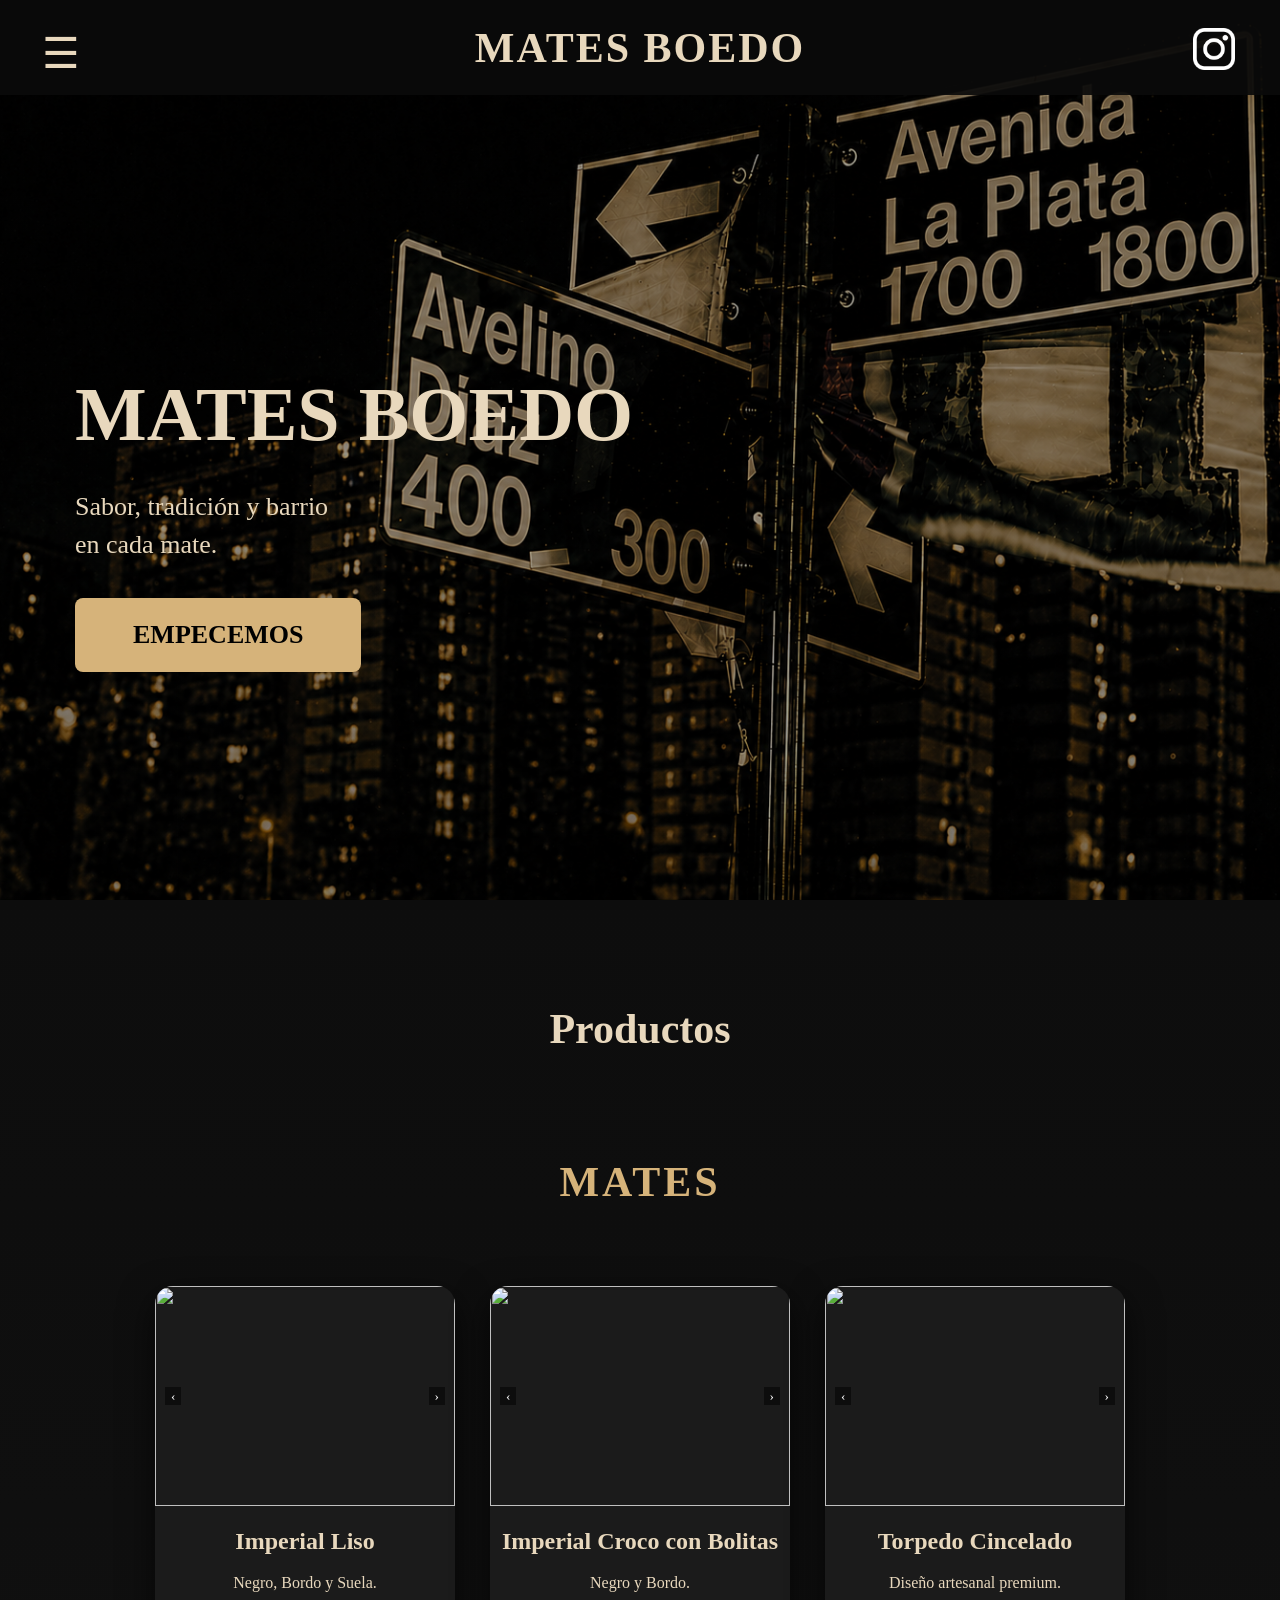
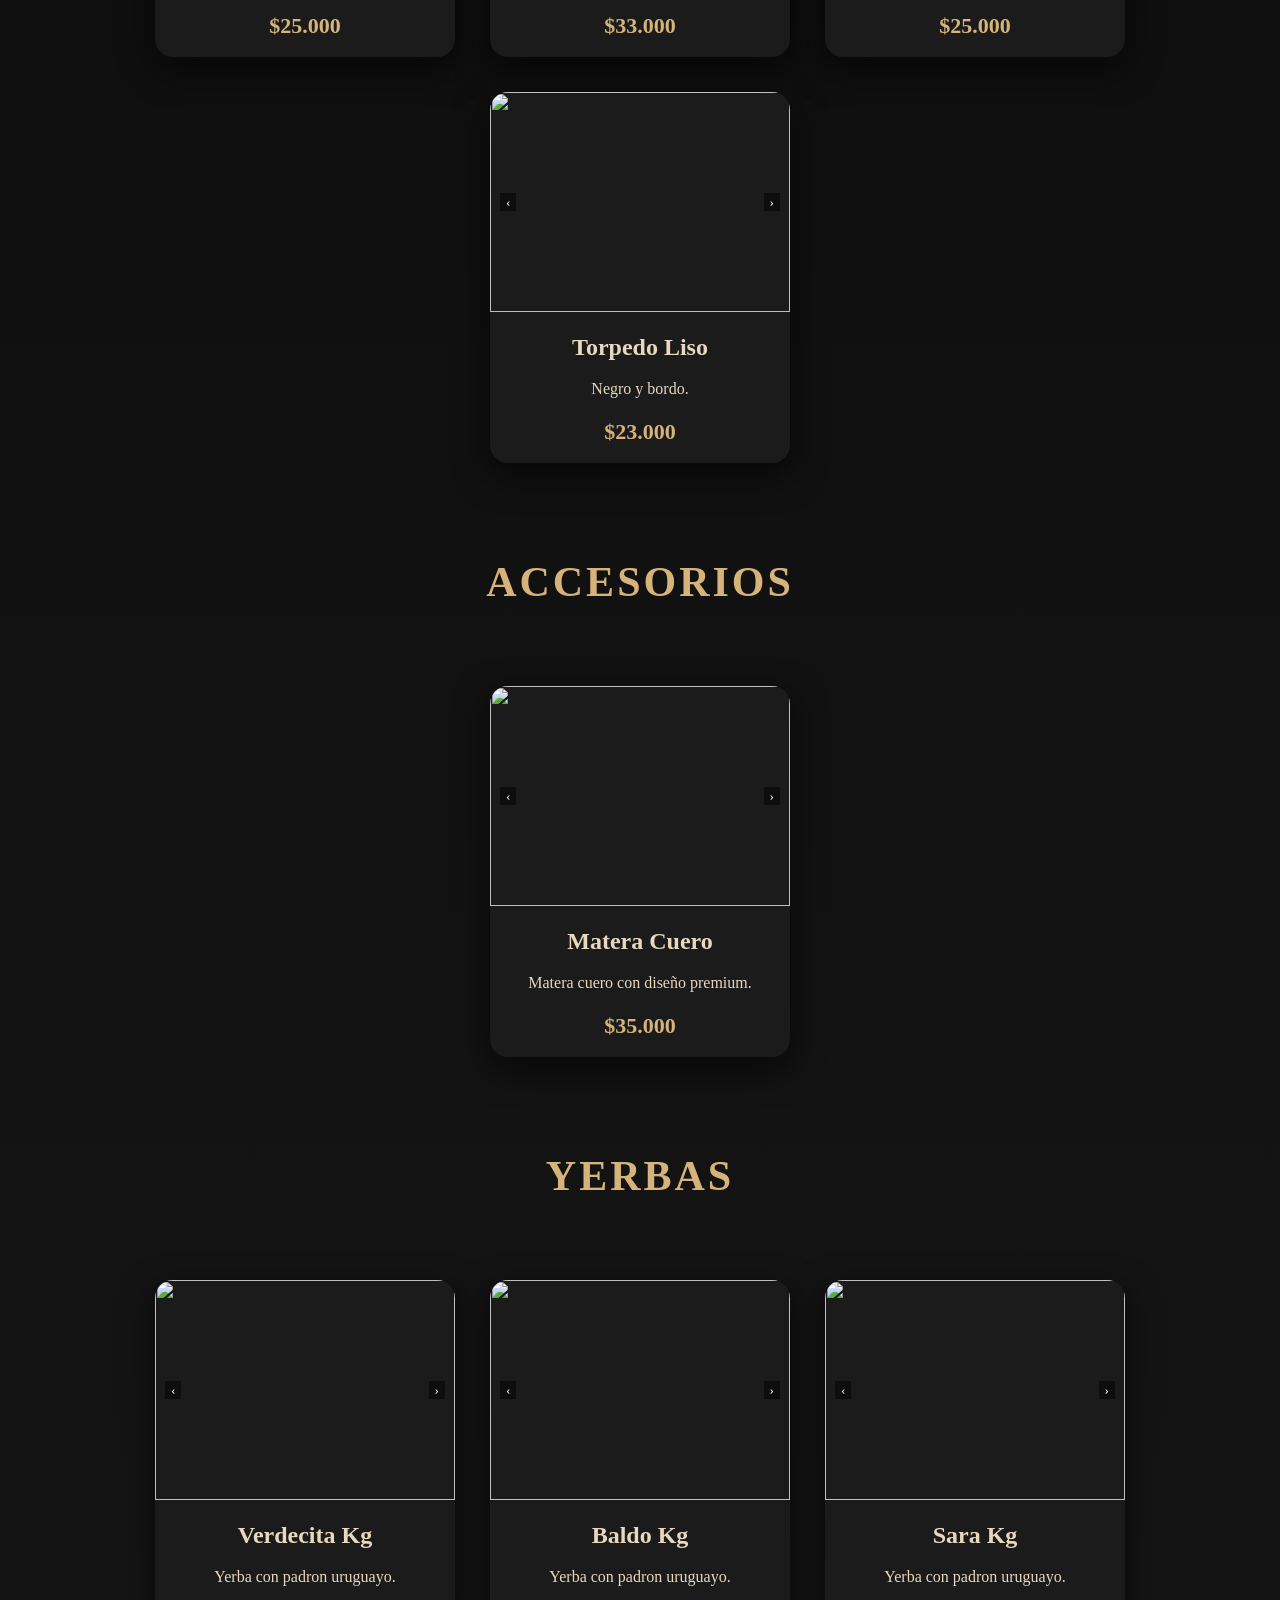
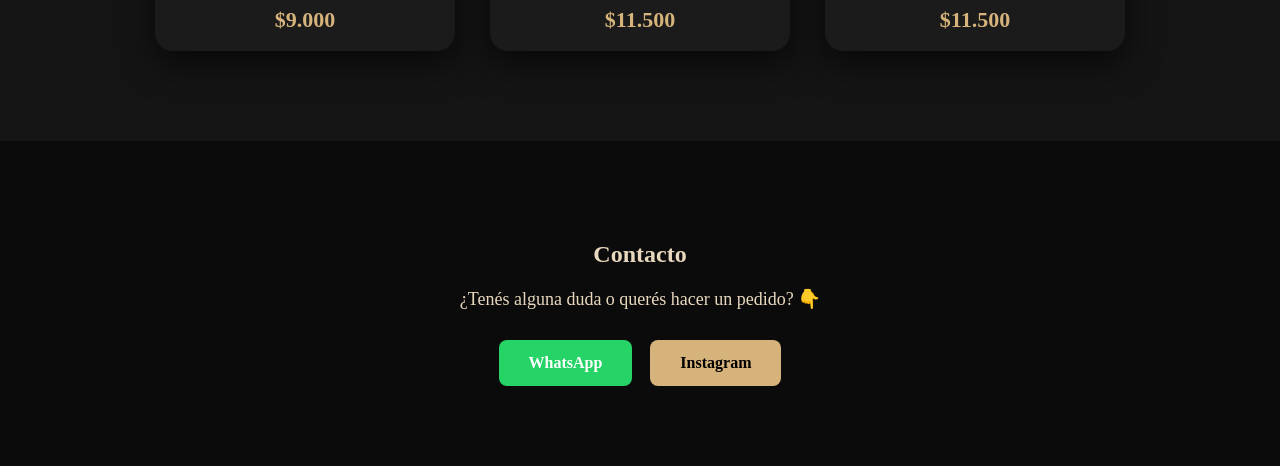
==== index.html @ 33d4c76c "Add files via upload" ====
<!DOCTYPE html>
<html lang="es">
<head>
    <meta charset="UTF-8">
    <meta name="viewport" content="width=device-width, initial-scale=1.0">
    <title>Mates Boedo</title>

    <link rel="icon" href="mates.jpeg">
    <link rel="stylesheet" href="matesboedo.css">

    <link href="https://fonts.googleapis.com/css2?family=Poppins:wght@300;400;600;700&display=swap" rel="stylesheet">
</head>

<body>

    <!-- BOTON MENU -->

    <button class="boton-menu" onclick="abrirMenu()">☰</button>

    <!-- INSTAGRAM -->

    <a href="https://www.instagram.com/mates.boedo?igsh=N3JrY2d3eGM4YXNt"
    target="_blank"
    class="ig">

        <img src="instagram.png" alt="Instagram">

    </a>

    <!-- MENU -->

    
<nav class="menu-lateral" id="menu">
    <button class="cerrar-menu" onclick="cerrarMenu()">X</button>

    <a href="#inicio" onclick="cerrarMenu()">Inicio</a>
    
    <div class="menu-item-desplegable">
        <a href="javascript:void(0)" onclick="toggleSubMenu()" class="enlace-principal">Productos ▾</a>
        <div id="sub-menu-productos" class="sub-menu-oculto">
            <a href="#mates" onclick="cerrarMenu()">Mates</a>
            <a href="#accesorios" onclick="cerrarMenu()">Accesorios</a>
            <a href="#bombillones" onclick="cerrarMenu()">Bombillones</a>
            <a href="#yerbas" onclick="cerrarMenu()">Yerbas</a>
        </div>
    </div>

    <a href="#contacto" onclick="cerrarMenu()">Contacto</a>
</nav>



    <!-- INICIO -->

    <section id="inicio" class="inicio">

        <div class="contenido-inicio">

            <h1>MATES BOEDO</h1>

            <p>
                Sabor, tradición y barrio<br>
                en cada mate.
            </p>

            <a href="#productos" class="btn">EMPECEMOS</a>

        </div>

    </section>

    <!-- PRODUCTOS -->

    <section id="productos" class="productos">

        <h2>Productos</h2>

        
<div class="contenedor-productos">

    <!-- MATES -->

    <h2 id="mates" class="categoria-productos">MATES</h2>

    <div class="producto">
        <a href="producto.html?id=imperial_liso" class="producto-link">
            <div class="slider">
                <img src="./Fotos/imperiallisonegro.jpeg" class="imagen-activa">
                <img src="./Fotos/imperiallisorojo.jpeg">
                <img src="./Fotos/imperiallisosuela.jpeg">

                <button class="prev" type="button">‹</button>
                <button class="next" type="button">›</button>
            </div>

            <h3>Imperial Liso</h3>
            <p>Negro, Bordo y Suela.</p>
            <span>$25.000</span>
        </a>

        
    </div>

    <div class="producto">
        <a href="producto.html?id=imperial_croco" class="producto-link">
            <div class="slider">
                <img src="./Fotos/imperialcrococonbolitas.jpeg" class="imagen-activa">
                
            

                <button class="prev" type="button">‹</button>
                <button class="next" type="button">›</button>
            </div>

            <h3>Imperial Croco con Bolitas</h3>
            <p>Negro y Bordo.</p>
            <span>$33.000</span>
        </a>

       
    </div>

    <div class="producto">
        <a href="producto.html?id=torpedo_cincelado" class="producto-link">
            <div class="slider">
                <img src="./Fotos/torpedocincelado.jpeg" class="imagen-activa">
               

                <button class="prev" type="button">‹</button>
                <button class="next" type="button">›</button>
            </div>

            <h3>Torpedo Cincelado</h3>
            <p>Diseño artesanal premium.</p>
            <span>$25.000</span>
        </a>

        
    </div>

    

    <div class="producto">
        <a href="producto.html?id=torpedo_liso" class="producto-link">
            <div class="slider">
                <img src="./Fotos/torpedoliso.jpeg" class="imagen-activa">
            
            

                <button class="prev" type="button">‹</button>
                <button class="next" type="button">›</button>
            </div>

            <h3>Torpedo Liso</h3>
            <p>Negro y bordo.</p>
            <span>$23.000</span>
        </a>

      
    </div>

    <!-- ACCESORIOS -->
    
    <h2 id="accesorios" class="categoria-productos">ACCESORIOS</h2>


    <div class="producto">
        <a href="producto.html?id=matera_cuero" class="producto-link">
            <div class="slider">
                <img src="./Fotos/materadecuero.jpeg" class="imagen-activa">
        

                <button class="prev" type="button">‹</button>
                <button class="next" type="button">›</button>
            </div>

            <h3>Matera Cuero</h3>
            <p>Matera cuero con diseño premium.</p>
            <span>$35.000</span>
        </a>

        
    </div>

    <!-- YERBAS -->

    <h2 id="yerbas" class="categoria-productos">YERBAS</h2>

    <div class="producto">
        <a href="producto.html?id=verdecita" class="producto-link">
            <div class="slider">
                <img src="./Fotos/verdecitakg.jpeg" class="imagen-activa">
                
                <button class="prev" type="button">‹</button>
                <button class="next" type="button">›</button>
            </div>

            <h3>Verdecita Kg</h3>
            <p>Yerba con padron uruguayo.</p>
            <span>$9.000</span>
        </a>

       
    </div>


<div class="producto">
        <a href="producto.html?id=Baldo_kg" class="producto-link">
            <div class="slider">
                <img src="./Fotos/baldokg.jpeg" class="imagen-activa">
                
                <button class="prev" type="button">‹</button>
                <button class="next" type="button">›</button>
            </div>

            <h3>Baldo Kg</h3>
            <p>Yerba con padron uruguayo.</p>
            <span>$11.500</span>
        </a>

       
    </div>
<div class="producto">
        <a href="producto.html?id=sara_kg" class="producto-link">
            <div class="slider">
                <img src="./Fotos/Sarakg.jpeg" class="imagen-activa">
                
                <button class="prev" type="button">‹</button>
                <button class="next" type="button">›</button>
            </div>

            <h3>Sara Kg</h3>
            <p>Yerba con padron uruguayo.</p>
            <span>$11.500</span>
        </a>

        
    </div>

     </section>
    

    <!-- CONTACTO -->

    <section id="contacto" class="contacto">

        <h2>Contacto</h2>

        <p class="texto-contacto">
            ¿Tenés alguna duda o querés hacer un pedido? 👇
        </p>

        <div class="contacto-botones">

            <a href="https://wa.me/5491150371281?text=Hola%20me%20interesa%20un%20mate"
            target="_blank"
            class="btn-wsp">

                WhatsApp

            </a>

            <a href="https://www.instagram.com/santi.alempartee?igsh=MXRkczBudm8xOWk5Ng=="
            target="_blank"
            class="btn-ig">

                Instagram

            </a>

        </div>

    </section>

    <script src="matesboedo.js"></script>

</body>
</html>
---- matesboedo.css ----
/* ===================== */
/* CONFIGURACIÓN GENERAL */
/* ===================== */

:root {
    --fondo: #0d0d0d;   /* color de fondo principal */
    --card: #1b1b1b;    /* color de tarjetas */
    --dorado: #d6b37a;  /* color principal */
    --texto: #e8d8bd;   /* color del texto */
    --blanco: #ffffff;  /* blanco */
    
}

* {
    box-sizing: border-box; /* evita que el tamaño se rompa */
    font-family: Georgia, 'Times New Roman', Times, serif;
}

body {
    margin: 0; /* elimina margen del navegador */
    font-family: Arial, sans-serif; /* fuente */
    background-color: var(--fondo); /* fondo */
    color: var(--texto); /* color texto */
}


/* ===================== */
/* BOTÓN MENÚ */
/* ===================== */

.boton-menu {
    position: fixed; /* queda fijo en pantalla */
    top: 28px; /* distancia desde arriba */
    left: 36px; /* distancia desde la izquierda */
    background: none; /* sin fondo */
    border: none; /* sin borde */
    color: var(--texto); /* color */
    font-size: 42px; /* tamaño */
    cursor: pointer; /* manito */
    z-index: 10; /* capa */
}


/* ===================== */
/* ICONO INSTAGRAM */
/* ===================== */

.ig {
    position: fixed; /* fijo */
    top: 28px;
    right: 45px;
    z-index: 10;
}

.ig img {
    width: 42px;
    height: 42px;
    display: block;
    filter: brightness(0) invert(1); /* lo hace blanco */
}


/* ===================== */
/* MENÚ LATERAL */
/* ===================== */

.menu-lateral {
    position: fixed;
    top: 0;
    left: -250px; /* oculto fuera de pantalla */

    width: 250px;
    height: 100vh; /* alto total pantalla */

    background-color: #111;

    display: flex;
    flex-direction: column; /* elementos uno debajo del otro */

    padding-top: 70px;

    transition: left 0.3s; /* animación */
    z-index: 20;
}

.menu-lateral.abierto {
    left: 0; /* aparece */
}

.menu-lateral a {
    color: white;
    text-decoration: none; /* sin subrayado */
    font-size: 20px;
    padding: 15px;
}

.menu-lateral a:hover {
    background-color: #333; /* efecto al pasar mouse */
}

.cerrar-menu {
    position: absolute; /* se ubica dentro del menú */
    top: 15px;
    right: 15px;

    background: none;
    border: none;
    color: white;
    font-size: 25px;
    cursor: pointer;
}


/* ===================== */
/* SECCIÓN INICIO */
/* ===================== */

.inicio {
    min-height: 100vh; /*como minimo ocupa toda la pantalla,osea que puede agrandar, y se va agrandando en cuanto mas productos le pones */

    font-family: Georgia, 'Times New Roman', Times, serif;

    background-image: 
        linear-gradient(rgba(0,0,0,0.35), rgba(0,0,0,0.35)), /* capa oscura */
        url("fondo.png"); /* imagen */

    background-size: cover; /* cubre todo */
    background-position: 80% center; /* posición imagen */
    background-repeat: no-repeat; /* no se repite */

    position: relative; /* referencia para before */

    display: flex;
    align-items: center; /* centra vertical */
}


/* ===================== */
/* BARRA SUPERIOR */
/* ===================== */

.inicio::before {
    content: "MATES BOEDO"; /* texto generado por CSS */

    position: absolute; /* se posiciona dentro de inicio */
    top: 0;
    left: 0;

    width: 100%;
    height: 95px;

    background-color: rgba(10, 10, 10, 0.92);

    color: var(--texto);
    font-size: 42px;
    font-weight: bold;
    letter-spacing: 2px;

    display: flex;
    align-items: center;
    justify-content: center; /* centra texto */
}


/* ===================== */
/* TEXTO INICIO */
/* ===================== */

.contenido-inicio {
    margin-left: 75px;
    margin-top: 80px;

    text-align: left;

    position: relative;
    z-index: 2; /* queda arriba del before */
}

.contenido-inicio h1 {
    font-size: 76px;
    margin-bottom: 30px;
}

.contenido-inicio p {
    font-size: 26px;
    line-height: 1.45;
    margin-bottom: 35px;
}


/* ===================== */
/* BOTONES */
/* ===================== */

.btn,
.boton-comprar,
input[type="submit"] {
    display: inline-block; /* se comporta como bloque en línea */
    background-color: var(--dorado);
    color: black;
    text-decoration: none;
    border: none;
    border-radius: 8px;
    padding: 16px 38px;
    font-size: 20px;
    font-weight: bold;
    cursor: pointer;
}

.btn {
    font-size: 26px;
    padding: 22px 58px;
}

.btn:hover,
.boton-comprar:hover,
input[type="submit"]:hover {
    transform: scale(1.04); /* efecto agrandar */
}


/* ===================== */
/* PRODUCTOS */
/* ===================== */

.productos {
    padding: 70px 40px 90px; /* espacio interno */
    background: linear-gradient(180deg, #0d0d0d, #151515); /* degradado */
    text-align: center;
}

.productos h2 {
    font-size: 42px;
    margin-bottom: 45px;
}

.contenedor-productos {
    display: flex; /* activa flexbox */
    justify-content: center; /* centra */
    gap: 35px; /* espacio entre productos */
    flex-wrap: wrap; /* baja a otra fila si no entra */
}

.producto {
    width: 300px;
    background-color: var(--card);
    border-radius: 18px;
    overflow: hidden; /* oculta lo que sobra */

    box-shadow: 0 12px 35px rgba(0,0,0,0.65);
}

.producto:hover {
    transform: translateY(-8px); /* se levanta */
}

.producto img {
    width: 100%;
    height: 230px;
    object-fit: cover; /* no se deforma */
}

.producto h3 {
    font-size: 24px;
    margin: 22px 0 10px;
}

.producto p {
    font-size: 16px;
    padding: 0 22px;
    line-height: 1.5;
}

.producto span {
    display: block;
    margin: 18px 0;
    font-size: 22px;
    font-weight: bold;
    color: var(--dorado);
}


/* ===================== */
/* SLIDER */
/* ===================== */

.slider {
    position: relative; /* referencia para botones */
    width: 100%;
    height: 220px;
    overflow: hidden; /* oculta imágenes */
}

.slider img {
    width: 100%;
    height: 100%;
    object-fit: cover;
    display: none; /* oculta todas */
}

.slider img.imagen-activa {
    display: block; /* muestra solo una */
}

.slider button {
    position: absolute; /* dentro del slider */
    top: 50%;
    transform: translateY(-50%); /* centra vertical */

    background: rgba(0,0,0,0.5);
    color: white;

    border: none;
    cursor: pointer;
}

.prev {
    left: 10px; /* botón izquierda */
}

.next {
    right: 10px; /* botón derecha */
}


/* ===================== */
/* CONTACTO */
/* ===================== */

.contacto {
    padding: 80px 40px;
    background-color: #0b0b0b;
    text-align: center;
}

.contacto-botones {
    display: flex;
    justify-content: center;
    gap: 18px;
    flex-wrap: wrap;
}
.texto-contacto {
    font-size: 18px;
    margin-bottom: 30px;
}

.btn-wsp,
.btn-ig {
    display: inline-block;
    text-decoration: none;
    border-radius: 8px;
    padding: 14px 30px;
    font-weight: bold;
}

.btn-wsp {
    background-color: #25D366;
    color: white;
}

.btn-ig {
    background-color: var(--dorado);
    color: black;
}

.btn-wsp:hover,
.btn-ig:hover {
    transform: scale(1.04);
}


/* ===================== */
/* RESPONSIVE */
/* ===================== */

@media (max-width: 768px) {

    .contenido-inicio {
        margin-left: 30px;
        margin-right: 30px;
    }

    .contenido-inicio h1 {
        font-size: 46px;
    }

    .contenido-inicio p {
        font-size: 20px;
    }

    .inicio::before {
        font-size: 30px;
    }

    .producto {
        width: 90%; /* productos más grandes en celular */
    }
}
.producto-link {
    text-decoration: none;
    color: inherit;
    display: block;
}

.pagina-producto {
    min-height: 100vh;
    padding: 130px 40px 80px;
    background: linear-gradient(180deg, #0d0d0d, #151515);
}

.detalle-producto {
    max-width: 1100px;
    margin: 0 auto;
    display: flex;
    gap: 50px;
    align-items: flex-start;
}

.galeria-producto {
    width: 50%;
}

.imagen-principal {
    width: 100%;
    height: 430px;
    object-fit: cover;
    border-radius: 18px;
    background-color: #333;
}

.miniaturas {
    display: flex;
    gap: 12px;
    margin-top: 15px;
    flex-wrap: wrap;
}

.miniaturas img {
    width: 90px;
    height: 90px;
    object-fit: cover;
    border-radius: 10px;
    cursor: pointer;
    border: 2px solid transparent;
}

.miniaturas img:hover {
    border-color: var(--dorado);
}

.info-producto {
    width: 50%;
}

.info-producto h1 {
    font-size: 42px;
    margin-bottom: 20px;
}

.info-producto p {
    font-size: 20px;
    line-height: 1.6;
    margin-bottom: 25px;
}

.info-producto span {
    display: block;
    font-size: 30px;
    font-weight: bold;
    color: var(--dorado);
    margin-bottom: 30px;
}

@media (max-width: 768px) {
    .detalle-producto {
        flex-direction: column;
    }

    .galeria-producto,
    .info-producto {
        width: 100%;
    }

    .imagen-principal {
        height: 320px;
    }
}
/* Estilos para el submenú lateral */
.menu-seccion {
    display: flex;
    flex-direction: column;
    margin-top: 10px;
}

.menu-titulo {
    color: var(--dorado); /* Resalta en dorado */
    font-size: 14px;
    font-weight: bold;
    letter-spacing: 2px;
    padding: 10px 15px;
    text-align: center; /* Centra el título como pediste */
    border-bottom: 1px solid #333;
    margin-bottom: 5px;
}

.sub-menu {
    display: flex;
    flex-direction: column;
    background-color: #1a1a1a; /* Un fondo ligeramente distinto para agrupar */
}

.sub-menu a {
    padding-left: 35px !important; /* Sangría a la derecha para que parezca subcategoría */
    font-size: 17px !important;    /* Un poco más chica que los links principales */
    color: #ccc !important;        /* Color más suave */
}

.sub-menu a:hover {
    color: var(--blanco) !important;
    background-color: #222 !important;
}

.categoria-productos {
    
    font-size: 36px;
    font-weight: 700;
    color: var(--dorado);
    text-align: center; /* Centrado */
    margin: 60px 0 30px;
    width: 100%; /* Asegura que ocupe todo el ancho para centrar bien */
    text-transform: uppercase;
    letter-spacing: 3px;
}

.sub-menu-oculto {
    max-height: 0;
    overflow: hidden;
    transition: max-height 0.4s ease;
    background-color: transparent; /* Quitamos el fondo gris que molesta */
    display: flex;
    flex-direction: column;
}

.sub-menu-oculto.mostrar {
    max-height: 500px;
    margin-bottom: 10px; /* Despeja el botón de Contacto cuando se abre */
}

/* Links individuales de Mates, Accesorios, etc. */
.sub-menu-oculto a {
    padding: 12px 0 12px 45px !important; /* Más espacio vertical entre ellos */
    font-size: 17px !important;
    color: #b5b5b5 !important; /* Color grisáceo para que resalten menos que el principal */
    transition: all 0.3s ease;
    border-left: 2px solid transparent; /* Preparado para el efecto hover */
}

/* Efecto al pasar el mouse por las subcategorías */
.sub-menu-oculto a:hover {
    color: var(--dorado) !important;
    background-color: rgba(214, 179, 122, 0.05) !important; /* Un brillo dorado muy sutil */
    border-left: 2px solid var(--dorado); /* Una línea finita al costado */
    padding-left: 50px !important; /* Pequeño movimiento a la derecha */
}

/* Estilo para el botón "Productos" principal para que respire */
.menu-item-desplegable {
    border-bottom: 1px solid rgba(255,255,255,0.05);
    margin-bottom: 5px;
}
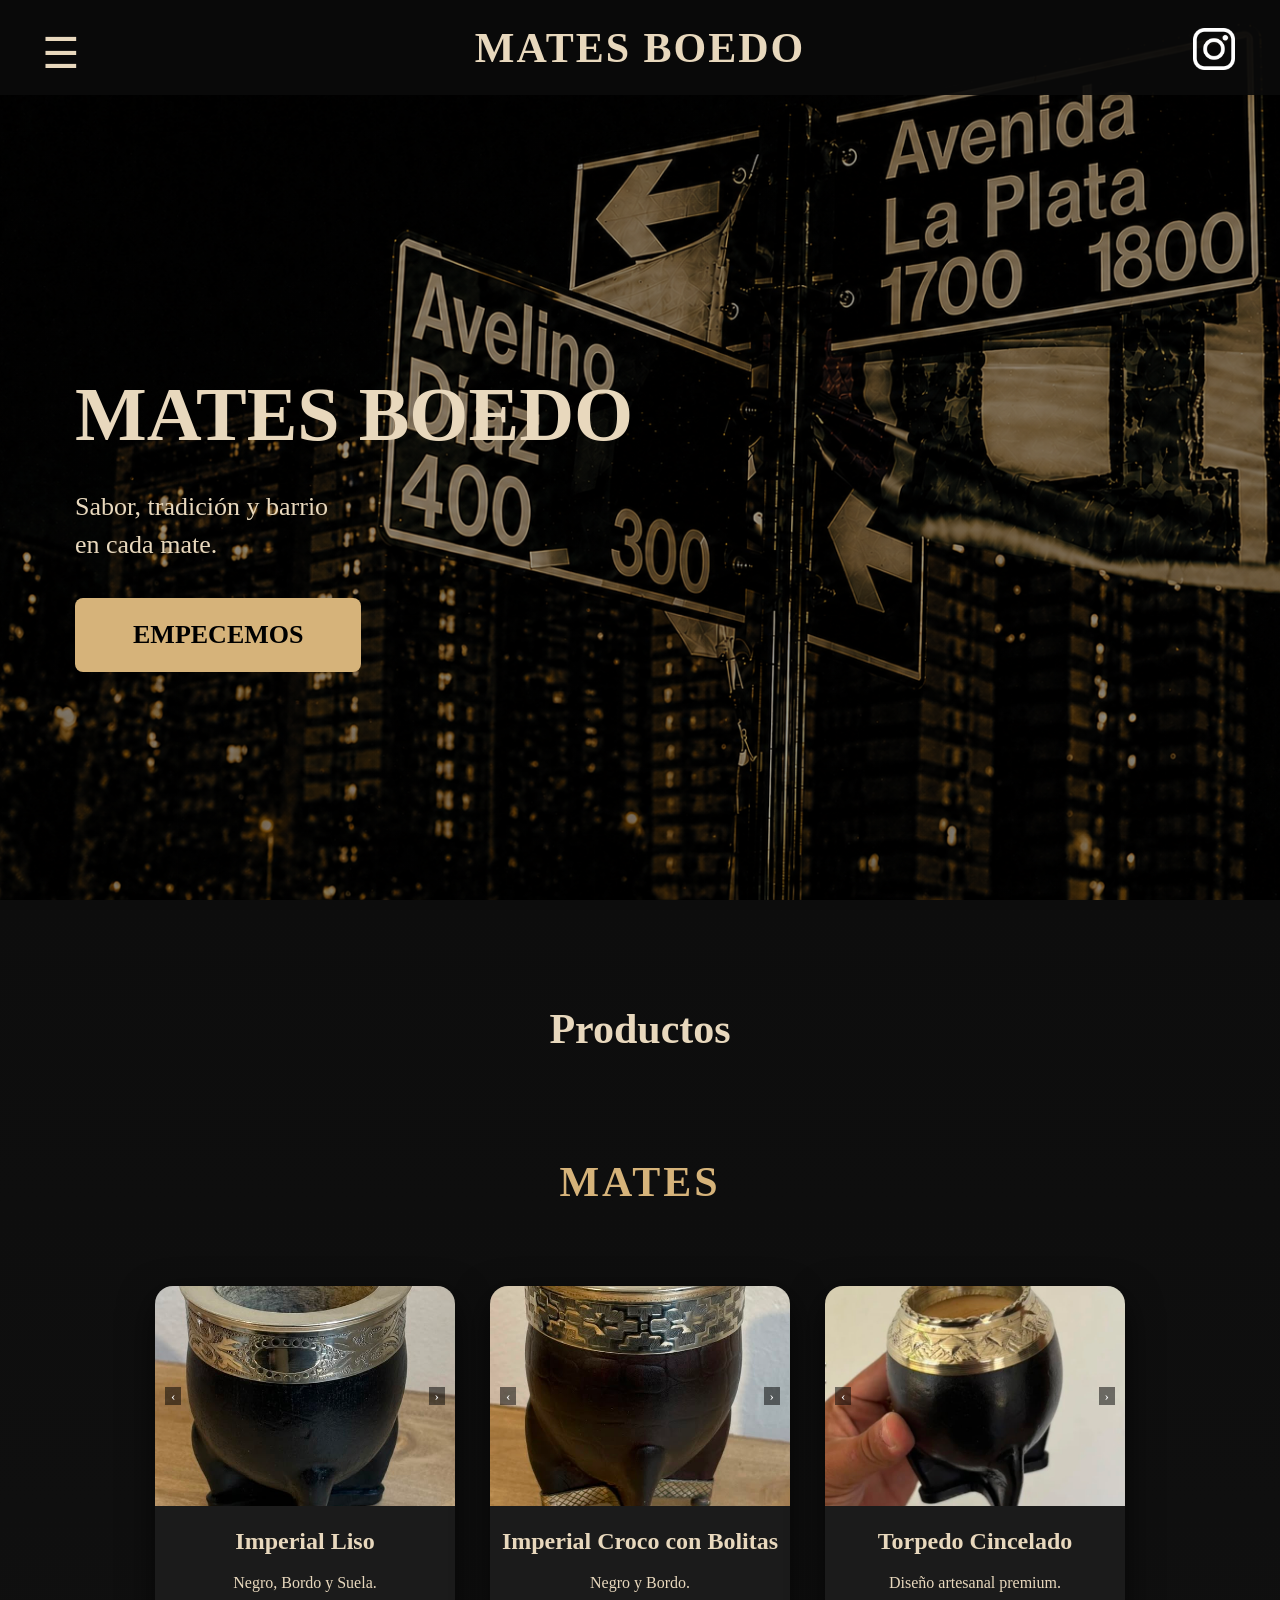
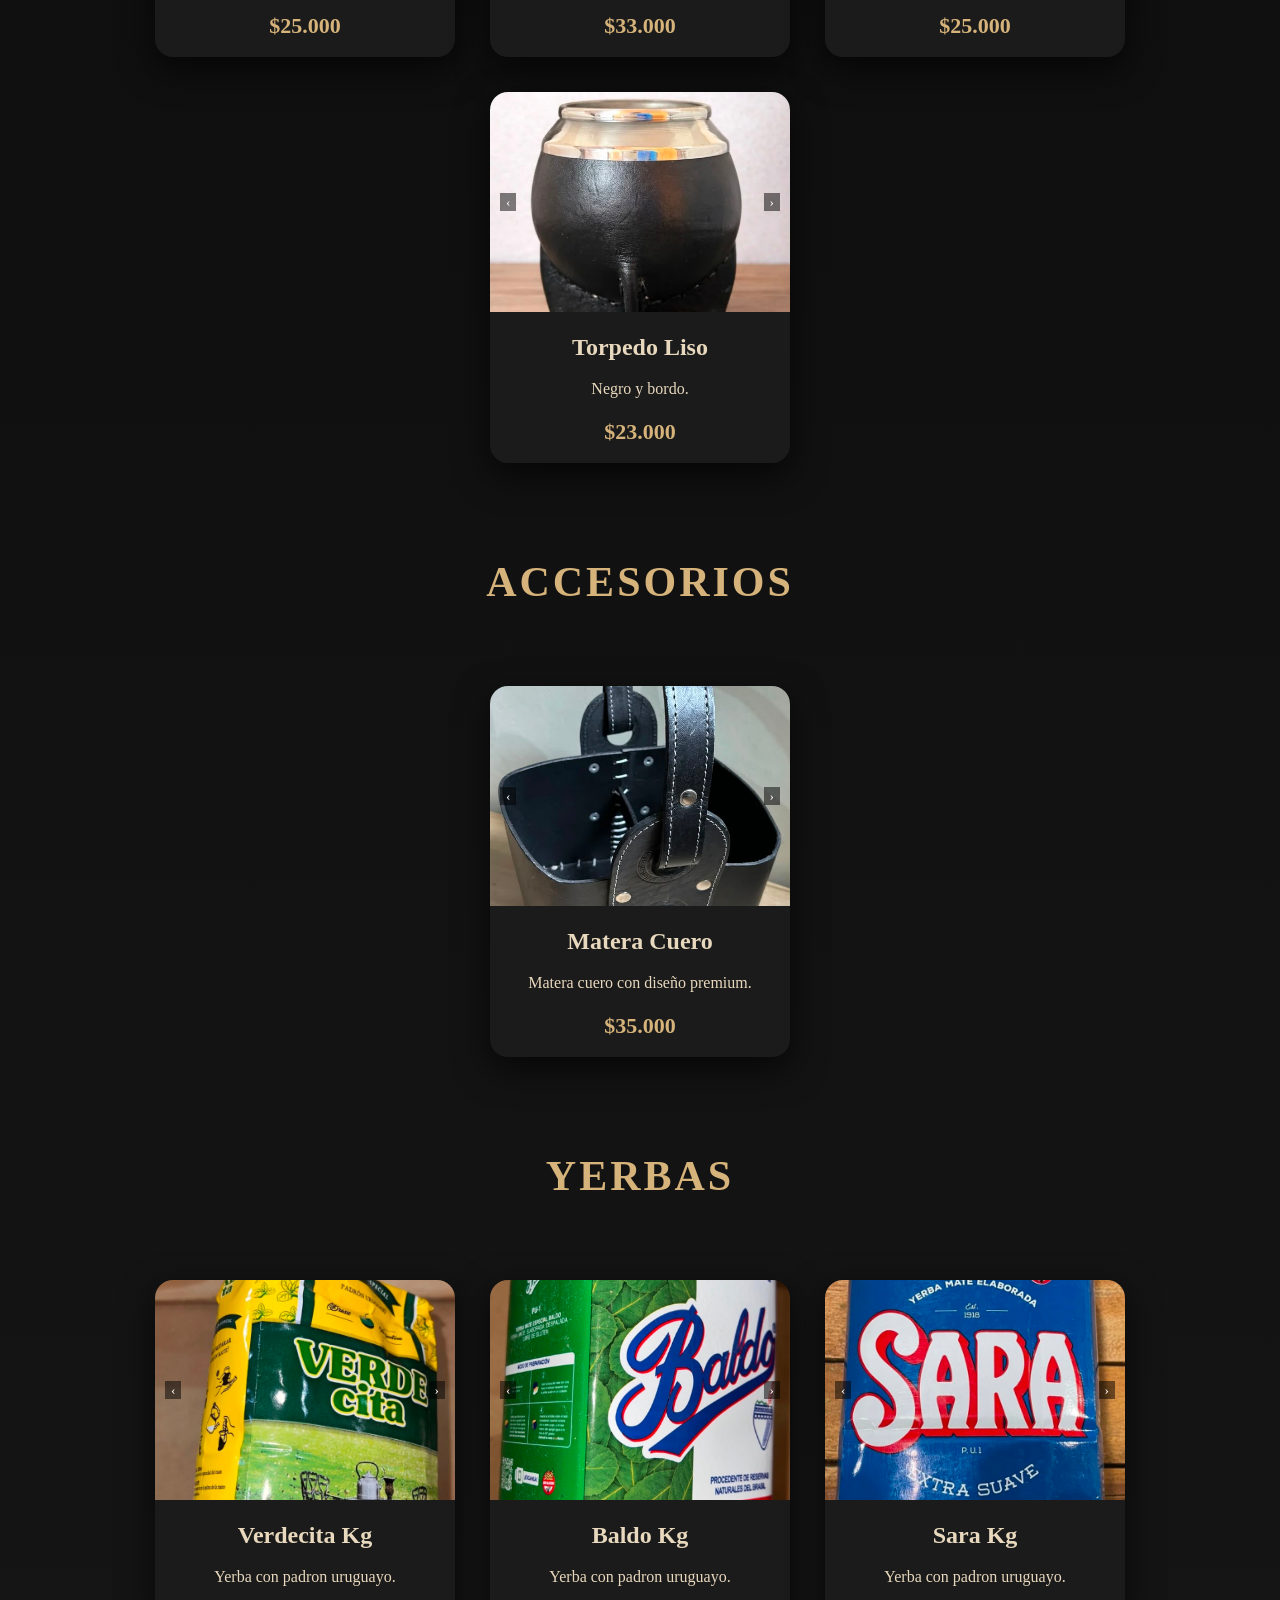
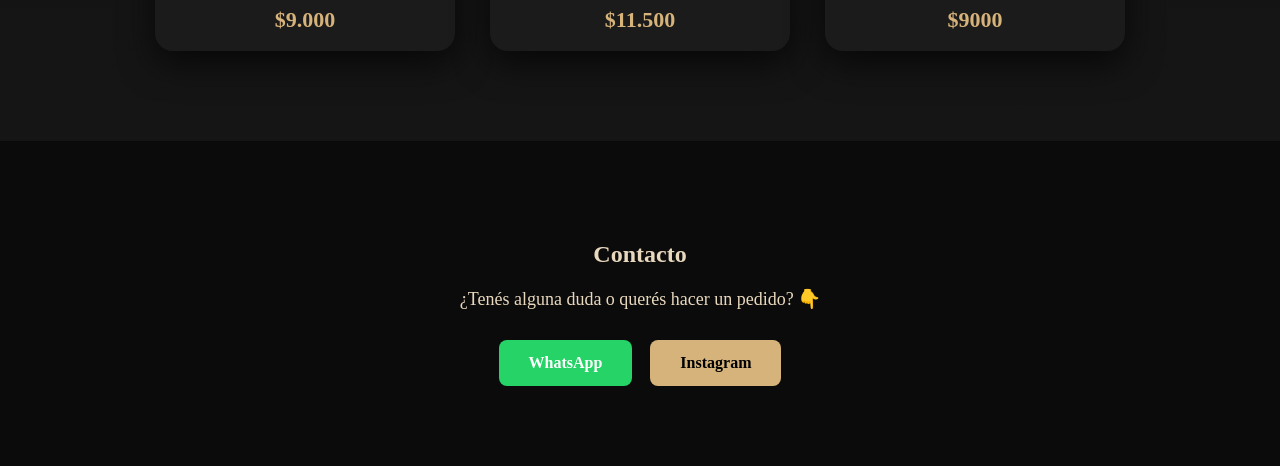
==== commit 47917741: "Fix HTML encoding issues in index.html" ====
--- a/index.html
+++ b/index.html
@@ -231,7 +231,7 @@
 
             <h3>Sara Kg</h3>
             <p>Yerba con padron uruguayo.</p>
-            <span>$11.500</span>
+            <span>$9000</span>
         </a>
 
         
